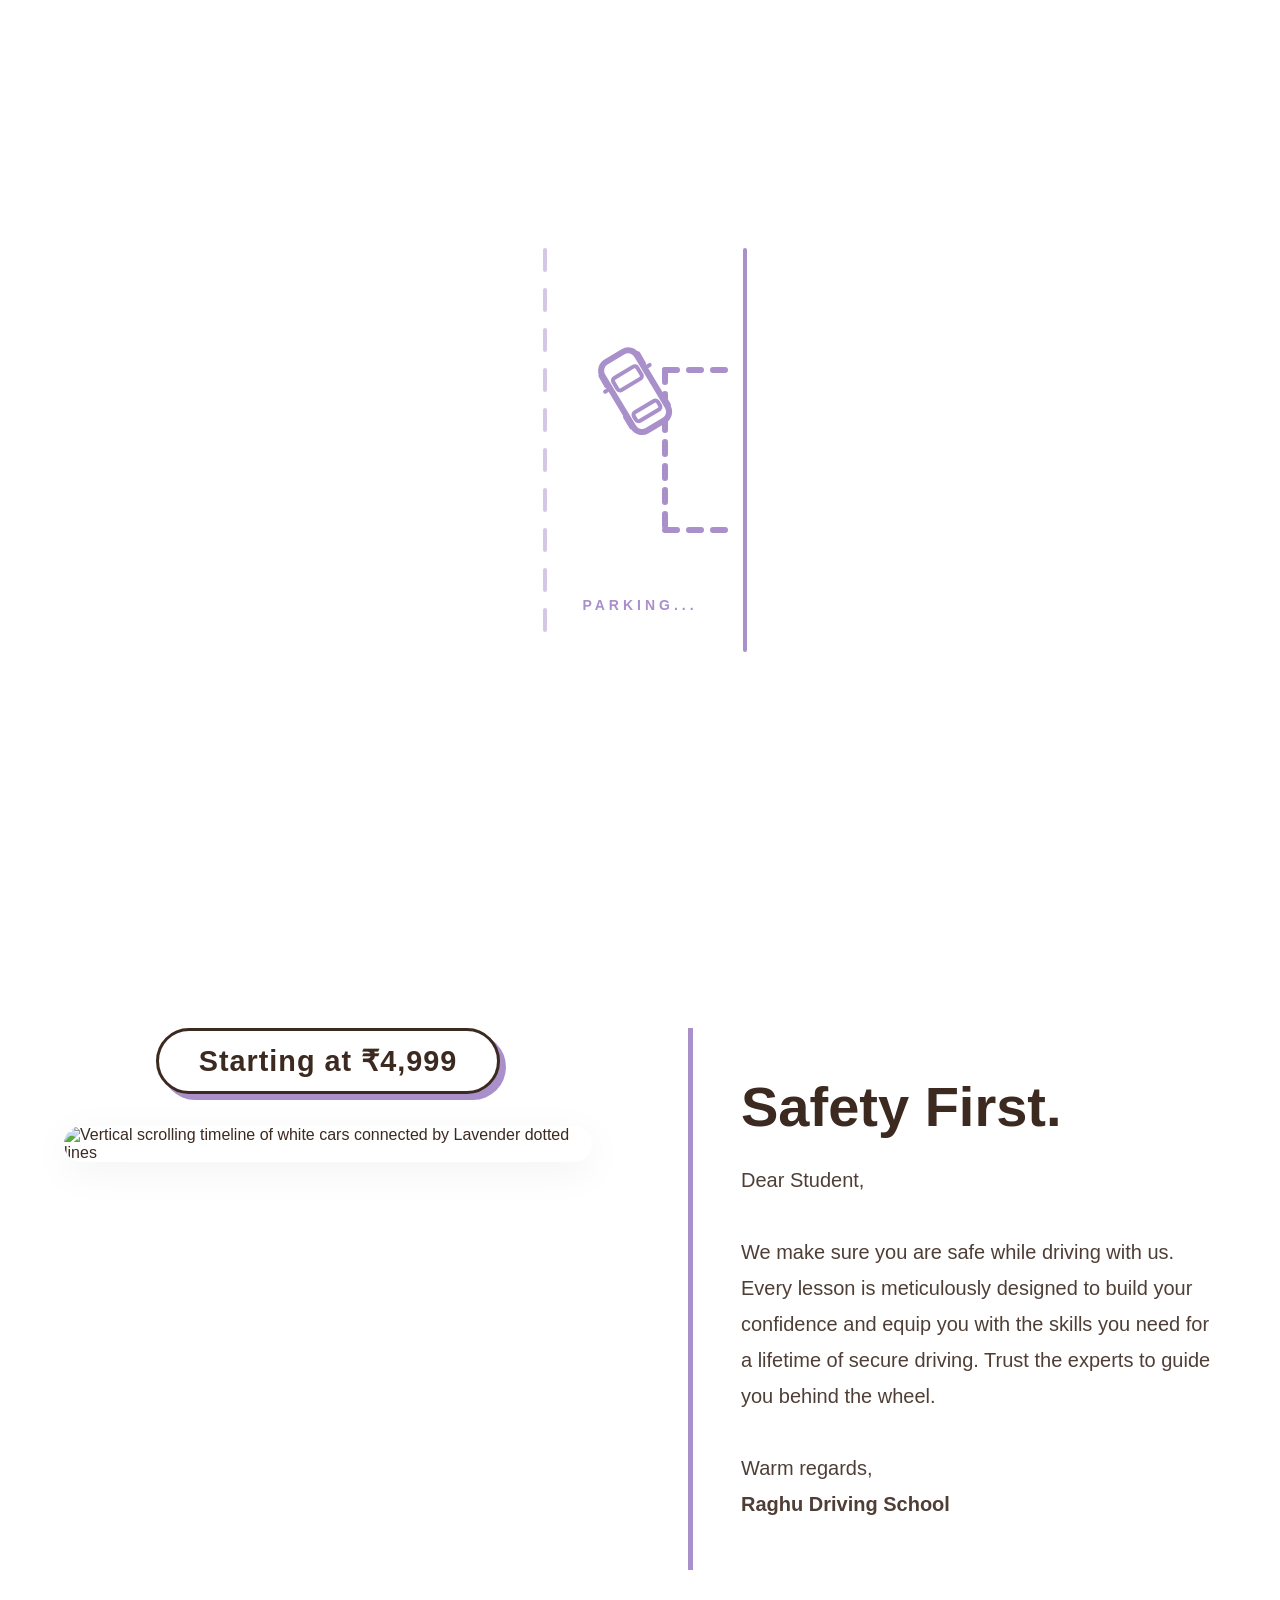
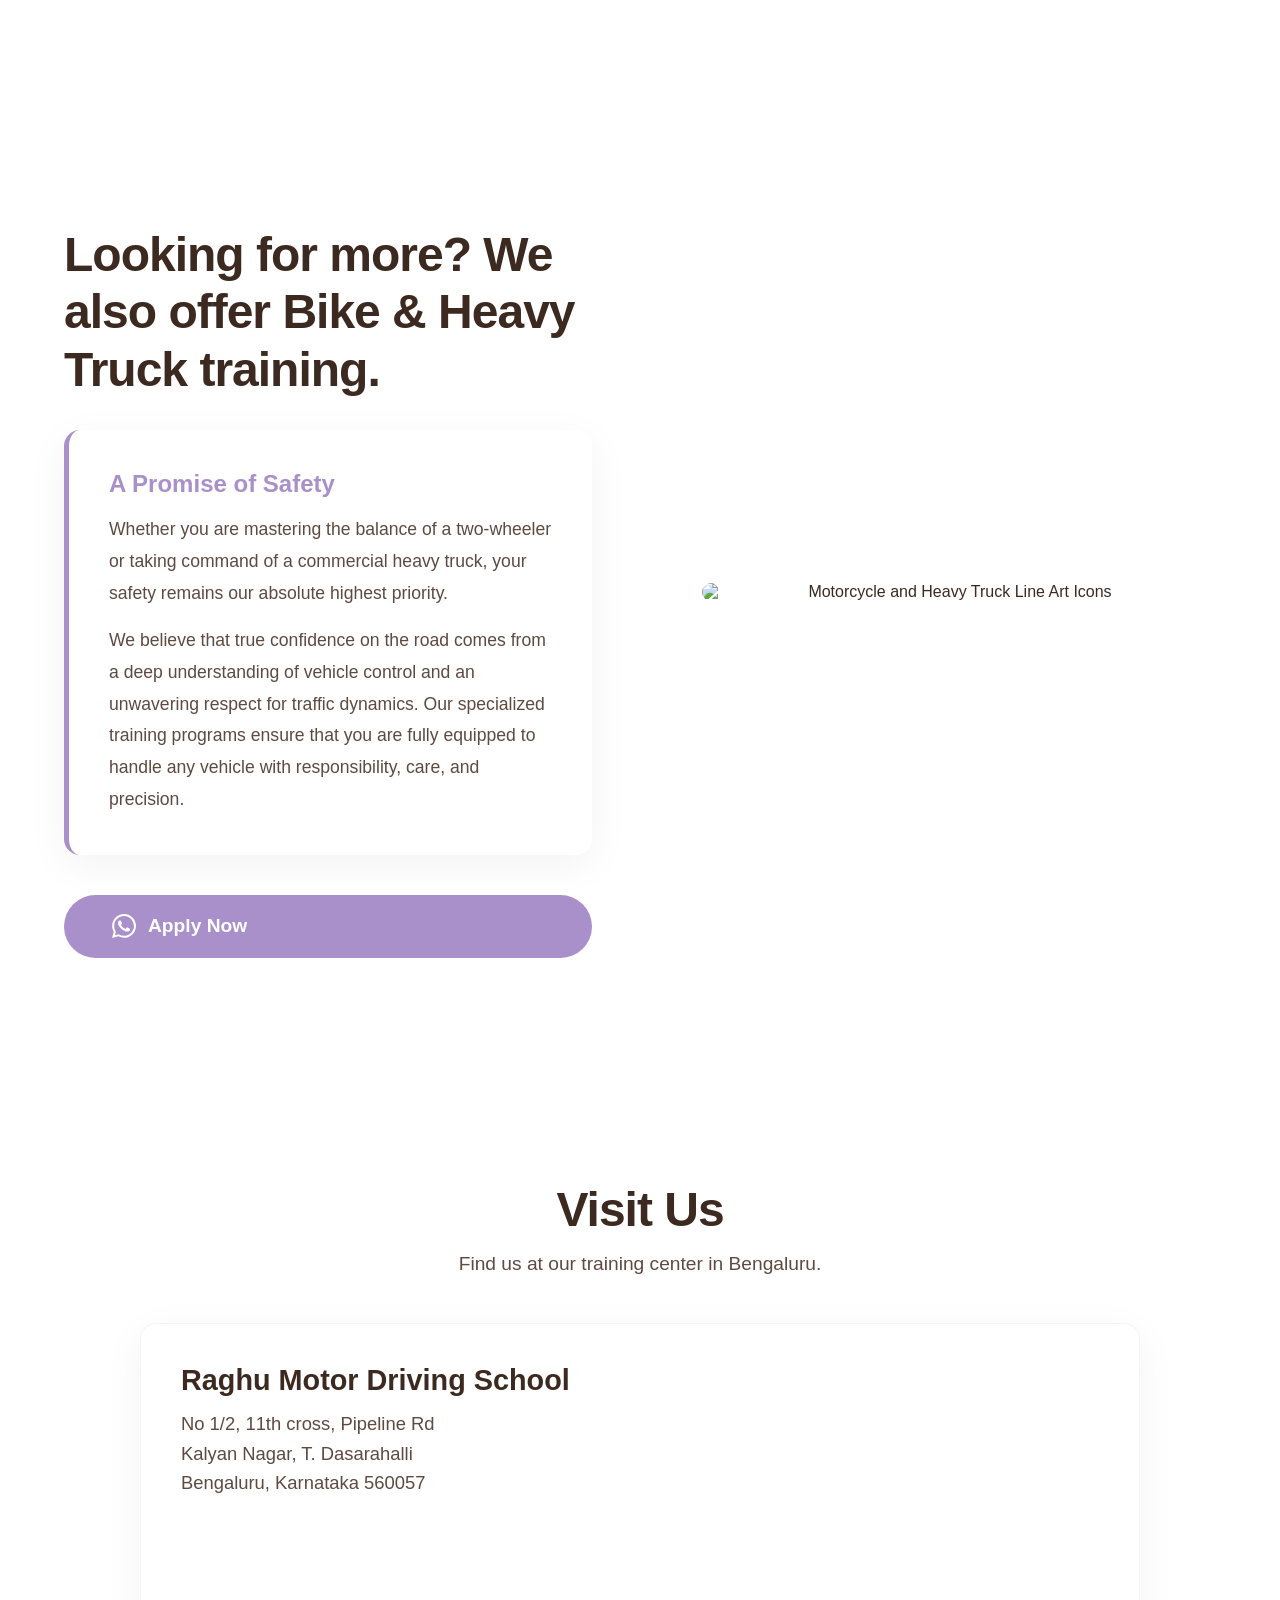
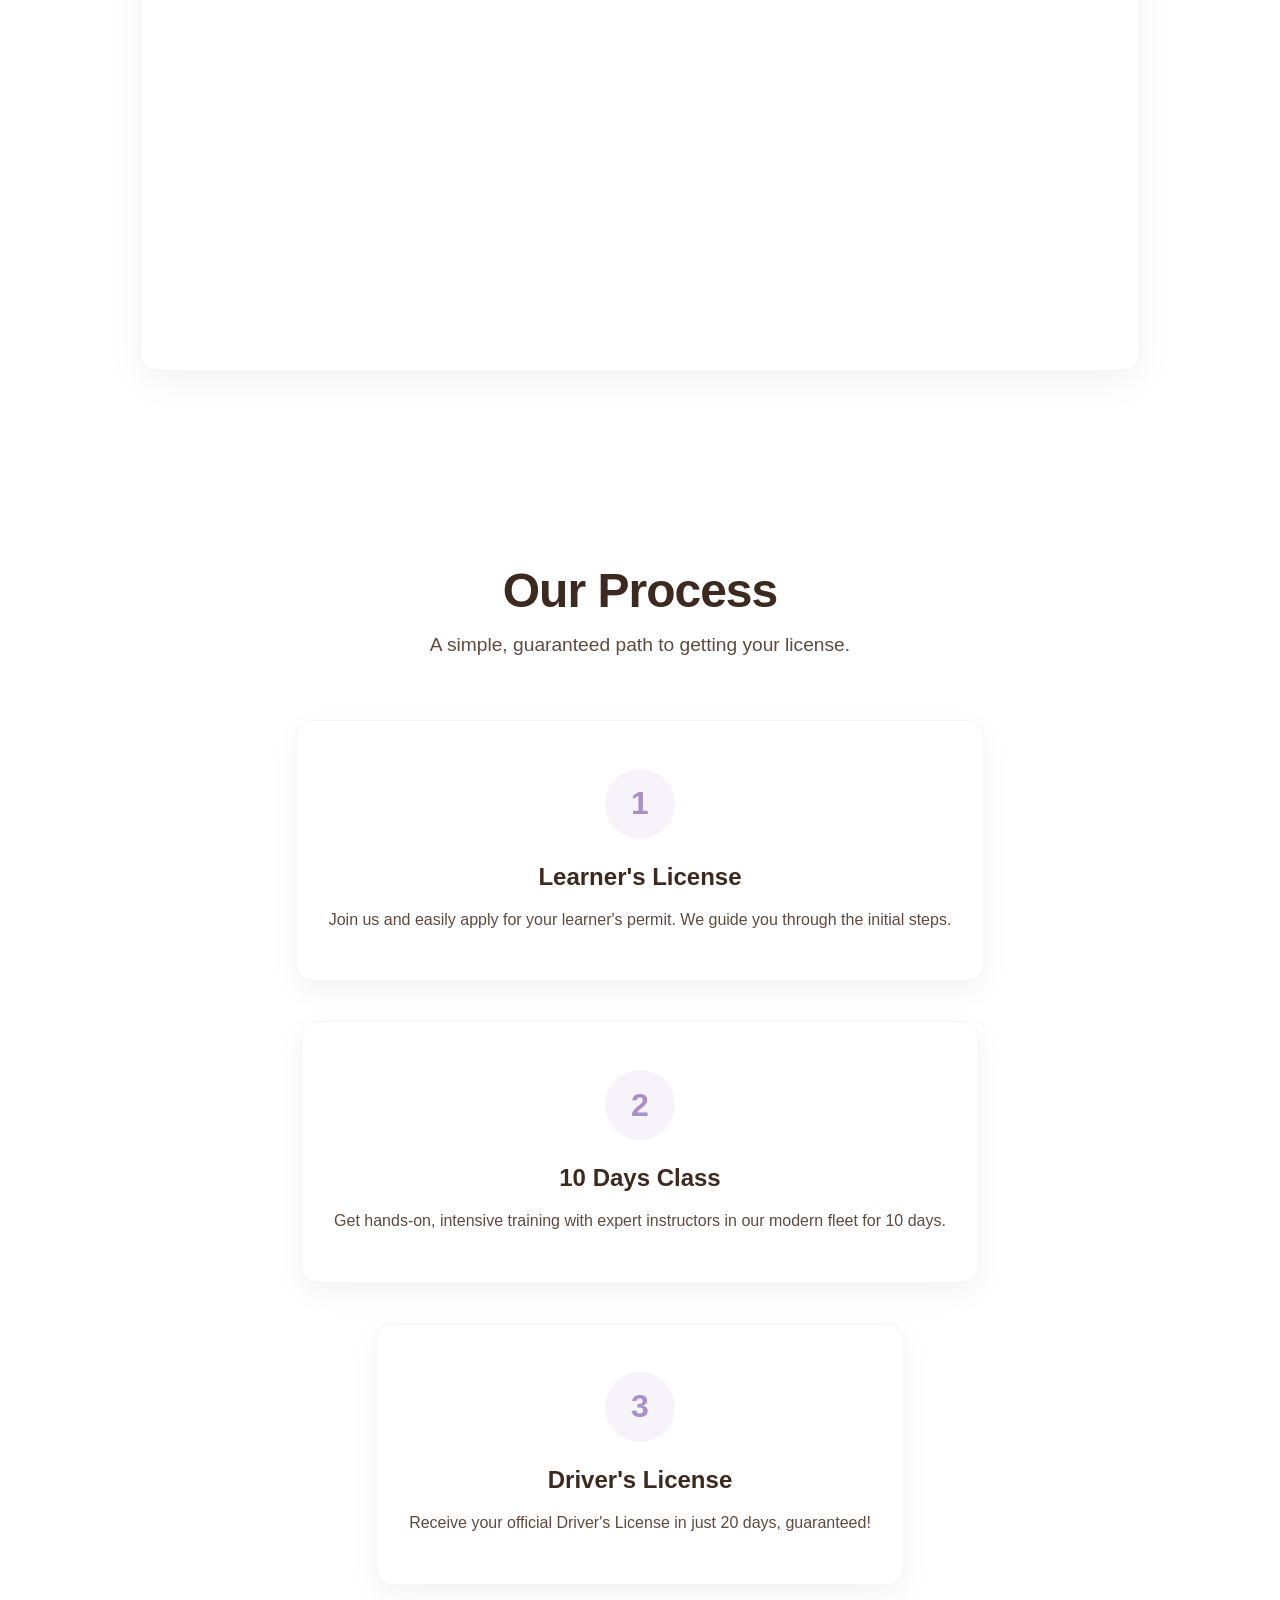
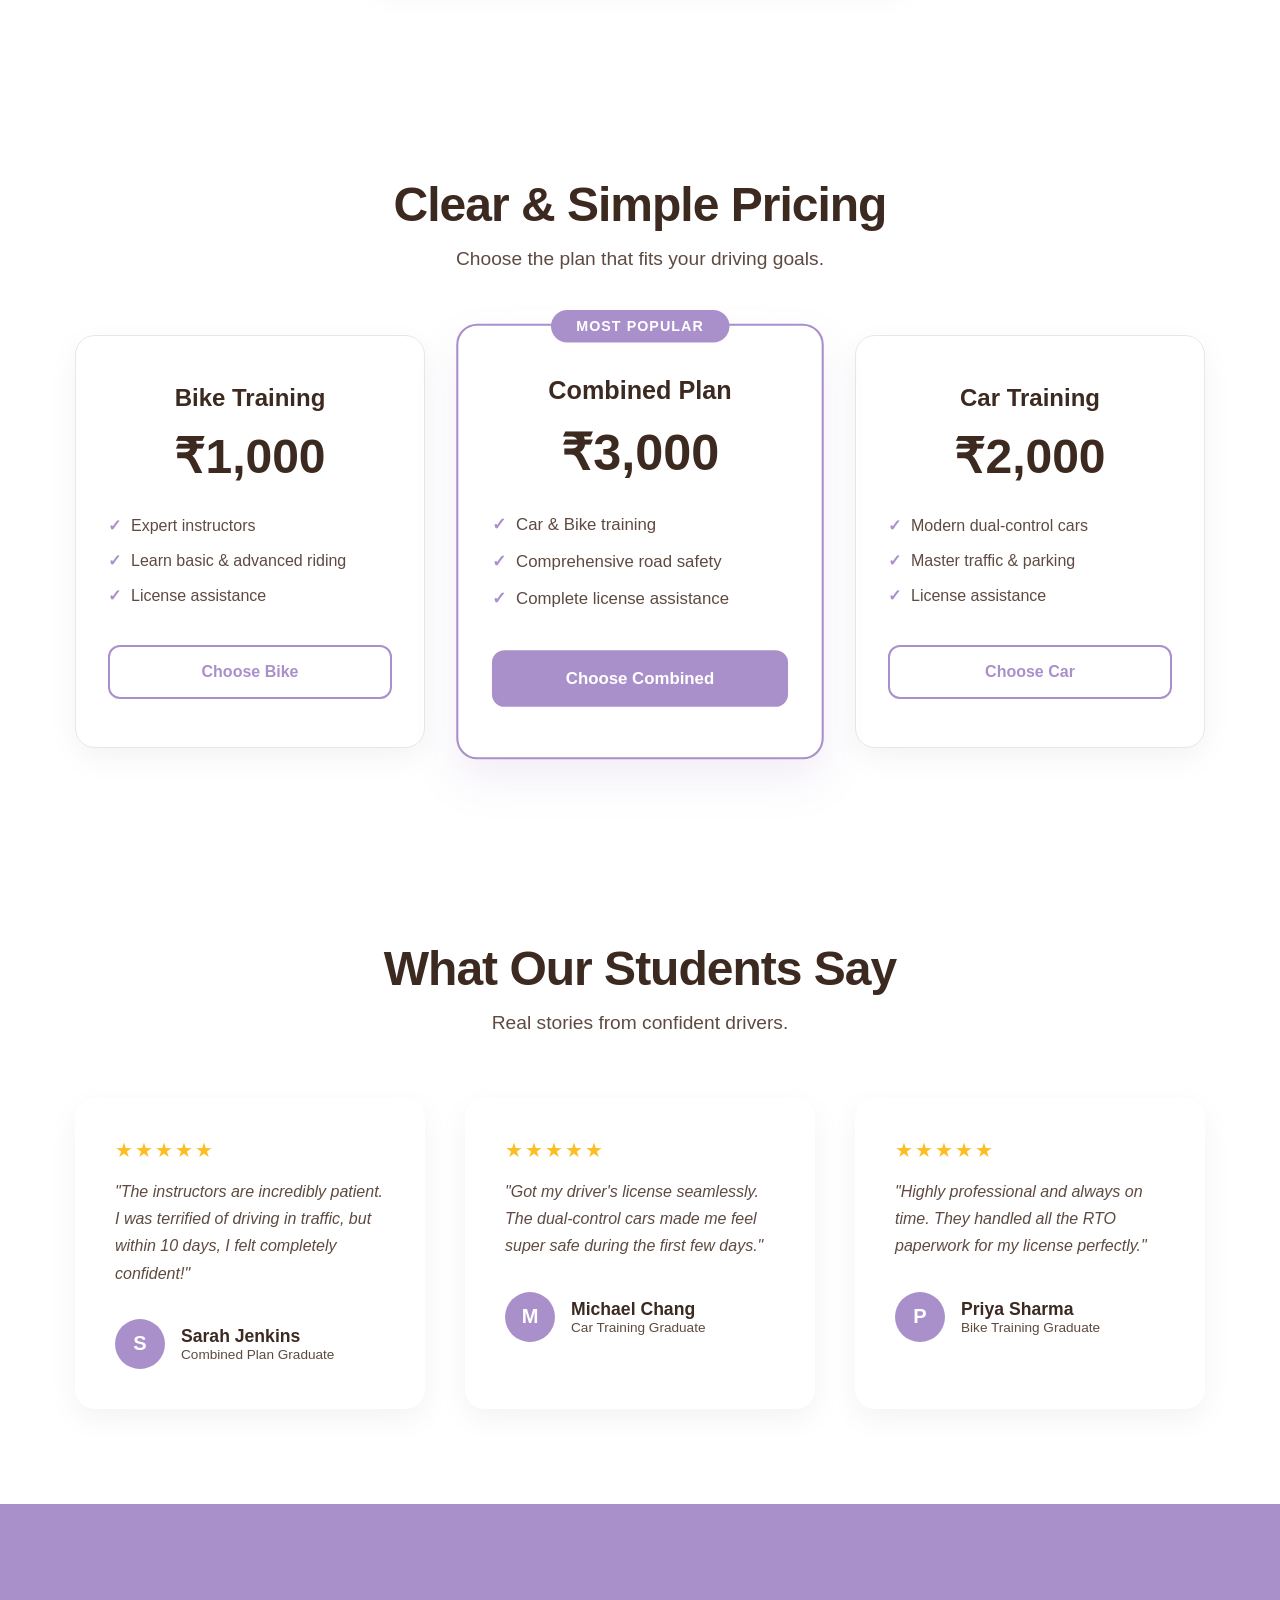
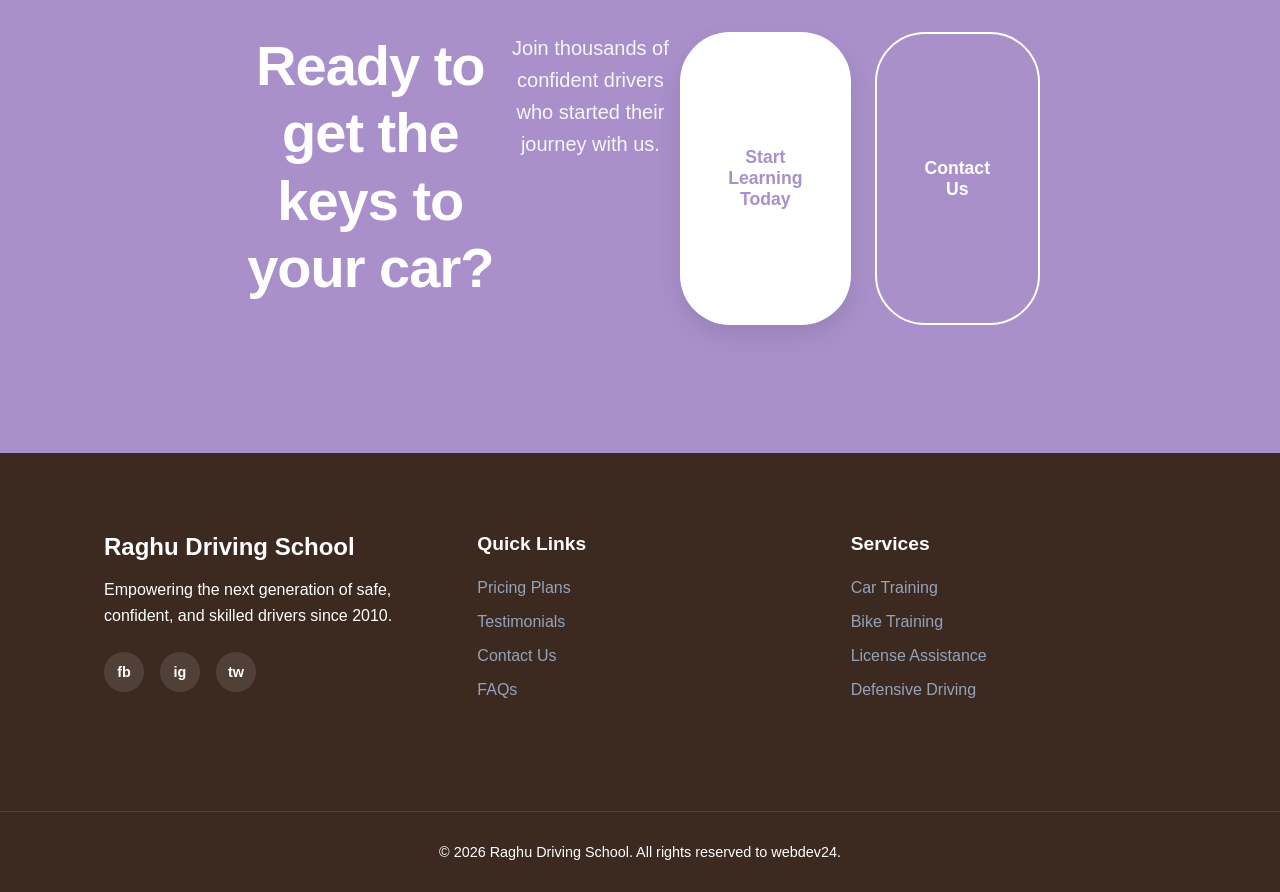
==== index.html @ 1250acf1 "Add files via upload" ====
<!DOCTYPE html>
<html lang="en">
<head>
    <meta charset="UTF-8">
    <meta name="viewport" content="width=device-width, initial-scale=1.0">
    <title>Raghu Driving School</title>
    <!-- SEO and Meta tags -->
    <meta name="description" content="Join Raghu Driving School. Learn with the best instructors in town and master the road safely.">
    <!-- Security Meta Tags -->
    <meta http-equiv="Content-Security-Policy" content="default-src 'self'; script-src 'self' 'unsafe-inline' https://cdnjs.cloudflare.com; style-src 'self' 'unsafe-inline' https://fonts.googleapis.com; font-src 'self' https://fonts.gstatic.com; img-src 'self' data: https:; frame-src 'self' https://maps.google.com; connect-src 'self'; base-uri 'self'; form-action 'self';">
    <meta name="referrer" content="strict-origin-when-cross-origin">
    <!-- Google Fonts -->
    <link rel="preconnect" href="https://fonts.googleapis.com">
    <link rel="preconnect" href="https://fonts.gstatic.com" crossorigin>
    <link href="https://fonts.googleapis.com/css2?family=Outfit:wght@300;400;600;800&display=swap" rel="stylesheet">
    <!-- Main CSS -->
    <link rel="stylesheet" href="style.css">
</head>
<body>
    <!-- Preloader -->
    <div id="preloader">
        <svg class="preloader-svg" viewBox="0 0 400 400">
            <!-- Road Elements -->
            <g stroke="#A990CB" stroke-width="4" stroke-linecap="round" fill="none">
                <!-- Center dashed line -->
                <line x1="105" y1="0" x2="105" y2="400" stroke-dasharray="20,20" opacity="0.5"/>
                <!-- Curb solid line -->
                <line x1="305" y1="0" x2="305" y2="400" />
            </g>

            <!-- Parking spot (Right side) -->
            <g stroke="#A990CB" stroke-width="6" stroke-dasharray="12,12" fill="none" stroke-linecap="round">
                <line x1="225" y1="120" x2="295" y2="120" /> <!-- Front line -->
                <line x1="225" y1="280" x2="295" y2="280" /> <!-- Back line -->
                <line x1="225" y1="120" x2="225" y2="280" /> <!-- Left edge line -->
            </g>
            
            <!-- Animated Car Group -->
            <g id="svg-car">
                <!-- Tires -->
                <g id="tire-fl" transform="translate(0, 15)"><rect x="-4" y="-8" width="8" height="16" rx="2" fill="#A990CB" /></g>
                <g id="tire-fr" transform="translate(40, 15)"><rect x="-4" y="-8" width="8" height="16" rx="2" fill="#A990CB" /></g>
                <rect x="-4" y="55" width="8" height="16" rx="2" fill="#A990CB" /> <!-- Rear Left -->
                <rect x="36" y="55" width="8" height="16" rx="2" fill="#A990CB" /> <!-- Rear Right -->
                
                <!-- Car Body -->
                <rect x="0" y="0" width="40" height="80" rx="10" stroke="#A990CB" stroke-width="6" fill="#FFFFFF" />
                <!-- Front Windshield -->
                <rect x="6" y="18" width="28" height="14" rx="3" stroke="#A990CB" stroke-width="4" fill="#FFFFFF" />
                <!-- Rear Window -->
                <rect x="6" y="58" width="28" height="10" rx="3" stroke="#A990CB" stroke-width="4" fill="#FFFFFF" />
                <!-- Side Mirrors -->
                <line x1="-6" y1="25" x2="0" y2="25" stroke="#A990CB" stroke-width="4" stroke-linecap="round" />
                <line x1="40" y1="25" x2="46" y2="25" stroke="#A990CB" stroke-width="4" stroke-linecap="round" />
            </g>
            
            <!-- Loading Text -->
            <text x="200" y="360" font-family="'Outfit', sans-serif" font-size="14" font-weight="600" fill="#A990CB" letter-spacing="4" text-anchor="middle" id="loading-text">PARKING...</text>
        </svg>
    </div>

    <header class="header">
        <div class="logo-container">
            <h1 class="logo-text">Raghu Driving School</h1>
        </div>
    </header>

    <main>
        <section class="hero">
            <div class="hero-content">
                <h2 class="hero-title">Master the Road</h2>
                <p class="hero-subtitle">Get behind the wheel with confidence. The best instructors and modern vehicles await.</p>
                <button class="hero-btn">Start Learning Today</button>
            </div>
            <div class="hero-image-container">
                <img src="assets/hero_lesson_detailed.png" alt="Driving instructor pointing at a tablet explaining traffic signals to a female student in a right-hand drive car in Bengaluru" class="hero-image">
            </div>
        </section>

        <!-- Car Training Section -->
        <section class="training-section">
            <div class="training-container">
                <!-- Left Side: Price and Cars -->
                <div class="training-left">
                    <div class="price-tag-wrapper">
                        <span class="price-tag-text">Starting at ₹4,999</span>
                    </div>
                    <img src="assets/cars_timeline.png" alt="Vertical scrolling timeline of white cars connected by Lavender dotted lines" class="training-cars-img">
                </div>
                
                <!-- Right Side: Personalized Letter -->
                <div class="training-right">
                    <div class="letter-content">
                        <h3 class="letter-heading">Safety First.</h3>
                        <p class="letter-body">
                            Dear Student, <br><br>
                            We make sure you are safe while driving with us. Every lesson is meticulously designed to build your confidence and equip you with the skills you need for a lifetime of secure driving. Trust the experts to guide you behind the wheel.<br><br>
                            Warm regards,<br>
                            <strong>Raghu Driving School</strong>
                        </p>
                    </div>
                </div>
            </div>
        </section>

        <!-- Footer Transition Section -->
        <section class="footer-transition">
            <div class="transition-container">
                <div class="transition-left">
                    <h2 class="transition-title">Looking for more? We also offer Bike & Heavy Truck training.</h2>
                    
                    <div class="safety-letter-box">
                        <h3 class="letter-subtitle">A Promise of Safety</h3>
                        <p>Whether you are mastering the balance of a two-wheeler or taking command of a commercial heavy truck, your safety remains our absolute highest priority.</p>
                        <p>We believe that true confidence on the road comes from a deep understanding of vehicle control and an unwavering respect for traffic dynamics. Our specialized training programs ensure that you are fully equipped to handle any vehicle with responsibility, care, and precision.</p>
                    </div>

                    <a href="#" id="apply-now-btn-transition" class="btn-whatsapp">
                        <svg class="whatsapp-icon" viewBox="0 0 24 24" fill="currentColor">
                            <path d="M17.472 14.382c-.297-.149-1.758-.867-2.03-.967-.273-.099-.471-.148-.67.15-.197.297-.767.966-.94 1.164-.173.199-.347.223-.644.075-.297-.15-1.255-.463-2.39-1.475-.888-.788-1.487-1.761-1.663-2.059-.173-.297-.018-.458.13-.606.134-.133.298-.347.446-.52.149-.174.198-.298.298-.497.099-.198.05-.371-.025-.52-.075-.149-.669-1.612-.916-2.207-.242-.579-.487-.5-.669-.51a12.8 12.8 0 0 0-.57-.01c-.198 0-.52.074-.792.372-.272.297-1.04 1.016-1.04 2.479 0 1.462 1.065 2.875 1.213 3.074.149.198 2.096 3.2 5.077 4.487.709.306 1.262.489 1.694.625.712.227 1.36.195 1.871.118.571-.085 1.758-.719 2.006-1.413.248-.694.248-1.289.173-1.413-.074-.124-.272-.198-.57-.347m-5.421 7.403h-.004a9.87 9.87 0 0 1-5.031-1.378l-.361-.214-3.741.982.998-3.648-.235-.374a9.86 9.86 0 0 1-1.51-5.26c.001-5.45 4.436-9.884 9.888-9.884 2.64 0 5.122 1.03 6.988 2.898a9.825 9.825 0 0 1 2.893 6.994c-.003 5.45-4.437 9.884-9.885 9.884m8.413-18.297A11.815 11.815 0 0 0 12.05 0C5.495 0 .16 5.335.157 11.892c0 2.096.547 4.142 1.588 5.945L.057 24l6.305-1.654a11.882 11.882 0 0 0 5.683 1.448h.005c6.554 0 11.89-5.335 11.893-11.893a11.821 11.821 0 0 0-3.48-8.413Z"/>
                        </svg>
                        Apply Now
                    </a>
                </div>
                <div class="transition-right">
                    <img src="assets/vehicle_icons.png" alt="Motorcycle and Heavy Truck Line Art Icons" class="vehicle-icons-img">
                </div>
            </div>
        </section>

        <!-- Location Section -->
        <section class="location-section">
            <div class="location-header">
                <h2 class="section-title">Visit Us</h2>
                <p class="section-subtitle">Find us at our training center in Bengaluru.</p>
            </div>
            <div class="location-container">
                <div class="location-info">
                    <h3>Raghu Motor Driving School</h3>
                    <p>No 1/2, 11th cross, Pipeline Rd<br>Kalyan Nagar, T. Dasarahalli<br>Bengaluru, Karnataka 560057</p>
                </div>
                <div class="location-map">
                    <iframe 
                        src="https://maps.google.com/maps?q=Raghu+motor+driving+school,+No+1/2,11th+cross,+Pipeline+Rd,+Kalyan+Nagar,+T.+Dasarahalli,+Bengaluru,+Karnataka+560057&t=&z=15&ie=UTF8&iwloc=&output=embed" 
                        width="100%" 
                        height="400" 
                        style="border:0;" 
                        allowfullscreen="" 
                        loading="lazy" 
                        referrerpolicy="no-referrer-when-downgrade">
                    </iframe>
                </div>
            </div>
        </section>

        <section class="process-section">
            <div class="process-header">
                <h2 class="section-title">Our Process</h2>
                <p class="section-subtitle">A simple, guaranteed path to getting your license.</p>
            </div>
            <div class="process-steps">
                <div class="step-card">
                    <div class="step-icon">1</div>
                    <h3 class="step-title">Learner's License</h3>
                    <p class="step-desc">Join us and easily apply for your learner's permit. We guide you through the initial steps.</p>
                </div>
                <div class="step-card">
                    <div class="step-icon">2</div>
                    <h3 class="step-title">10 Days Class</h3>
                    <p class="step-desc">Get hands-on, intensive training with expert instructors in our modern fleet for 10 days.</p>
                </div>
                <div class="step-card">
                    <div class="step-icon">3</div>
                    <h3 class="step-title">Driver's License</h3>
                    <p class="step-desc">Receive your official Driver's License in just 20 days, guaranteed!</p>
                </div>
            </div>
        </section>

        <section class="pricing-section" id="pricing">
            <div class="pricing-header">
                <h2 class="section-title">Clear & Simple Pricing</h2>
                <p class="section-subtitle">Choose the plan that fits your driving goals.</p>
            </div>
            <div class="pricing-cards">
                <!-- Bike Plan -->
                <div class="pricing-card">
                    <h3 class="plan-name">Bike Training</h3>
                    <div class="plan-price">₹1,000</div>
                    <ul class="plan-features">
                        <li>Expert instructors</li>
                        <li>Learn basic & advanced riding</li>
                        <li>License assistance</li>
                    </ul>
                    <button class="plan-btn">Choose Bike</button>
                </div>
                
                <!-- Combined Plan (Featured) -->
                <div class="pricing-card featured">
                    <div class="featured-badge">Most Popular</div>
                    <h3 class="plan-name">Combined Plan</h3>
                    <div class="plan-price">₹3,000</div>
                    <ul class="plan-features">
                        <li>Car & Bike training</li>
                        <li>Comprehensive road safety</li>
                        <li>Complete license assistance</li>
                    </ul>
                    <button class="plan-btn featured-btn">Choose Combined</button>
                </div>

                <!-- Car Plan -->
                <div class="pricing-card">
                    <h3 class="plan-name">Car Training</h3>
                    <div class="plan-price">₹2,000</div>
                    <ul class="plan-features">
                        <li>Modern dual-control cars</li>
                        <li>Master traffic & parking</li>
                        <li>License assistance</li>
                    </ul>
                    <button class="plan-btn">Choose Car</button>
                </div>
            </div>
        </section>

        <section class="reviews-section" id="reviews">
            <div class="reviews-header">
                <h2 class="section-title">What Our Students Say</h2>
                <p class="section-subtitle">Real stories from confident drivers.</p>
            </div>
            <div class="reviews-container">
                <!-- Review 1 -->
                <div class="review-card">
                    <div class="review-stars">★★★★★</div>
                    <p class="review-text">"The instructors are incredibly patient. I was terrified of driving in traffic, but within 10 days, I felt completely confident!"</p>
                    <div class="reviewer-info">
                        <div class="reviewer-avatar">S</div>
                        <div>
                            <h4 class="reviewer-name">Sarah Jenkins</h4>
                            <p class="reviewer-course">Combined Plan Graduate</p>
                        </div>
                    </div>
                </div>
                <!-- Review 2 -->
                <div class="review-card">
                    <div class="review-stars">★★★★★</div>
                    <p class="review-text">"Got my driver's license seamlessly. The dual-control cars made me feel super safe during the first few days."</p>
                    <div class="reviewer-info">
                        <div class="reviewer-avatar">M</div>
                        <div>
                            <h4 class="reviewer-name">Michael Chang</h4>
                            <p class="reviewer-course">Car Training Graduate</p>
                        </div>
                    </div>
                </div>
                <!-- Review 3 -->
                <div class="review-card">
                    <div class="review-stars">★★★★★</div>
                    <p class="review-text">"Highly professional and always on time. They handled all the RTO paperwork for my license perfectly."</p>
                    <div class="reviewer-info">
                        <div class="reviewer-avatar">P</div>
                        <div>
                            <h4 class="reviewer-name">Priya Sharma</h4>
                            <p class="reviewer-course">Bike Training Graduate</p>
                        </div>
                    </div>
                </div>
            </div>
        </section>

        <section class="cta-section" id="cta">
            <div class="cta-container">
                <h2 class="cta-title">Ready to get the keys to your car?</h2>
                <p class="cta-subtitle">Join thousands of confident drivers who started their journey with us.</p>
                <div class="cta-buttons">
                    <button class="cta-primary-btn">Start Learning Today</button>
                    <button class="cta-secondary-btn">Contact Us</button>
                </div>
            </div>
        </section>
    </main>

    <footer class="footer">
        <div class="footer-container">
            <div class="footer-brand">
                <h2 class="footer-logo">Raghu Driving School</h2>
                <p class="footer-desc">Empowering the next generation of safe, confident, and skilled drivers since 2010.</p>
                <div class="social-links">
                    <a href="#" class="social-icon">fb</a>
                    <a href="#" class="social-icon">ig</a>
                    <a href="#" class="social-icon">tw</a>
                </div>
            </div>
            <div class="footer-links-group">
                <h3 class="footer-heading">Quick Links</h3>
                <ul class="footer-links">
                    <li><a href="#pricing">Pricing Plans</a></li>
                    <li><a href="#reviews">Testimonials</a></li>
                    <li><a href="#cta">Contact Us</a></li>
                    <li><a href="#">FAQs</a></li>
                </ul>
            </div>
            <div class="footer-links-group">
                <h3 class="footer-heading">Services</h3>
                <ul class="footer-links">
                    <li><a href="#">Car Training</a></li>
                    <li><a href="#">Bike Training</a></li>
                    <li><a href="#">License Assistance</a></li>
                    <li><a href="#">Defensive Driving</a></li>
                </ul>
            </div>
        </div>
        <div class="footer-bottom" style="text-align: center; padding: 2rem; border-top: 1px solid rgba(250, 243, 224, 0.1); margin-top: 2rem;">
            <p style="color: var(--bg-secondary); font-size: 0.9rem;">&copy; 2026 Raghu Driving School. All rights reserved to webdev24.</p>
        </div>
    </footer>

    <!-- Scripts -->
    <script src="https://cdnjs.cloudflare.com/ajax/libs/gsap/3.12.2/gsap.min.js"></script>
    <script src="https://cdnjs.cloudflare.com/ajax/libs/gsap/3.12.2/ScrollTrigger.min.js"></script>
    <!-- Custom Script -->
    <!-- Lead Capture Modal -->
    <div class="modal-overlay" id="leadModal">
        <div class="modal-content">
            <button class="modal-close" id="closeModal">&times;</button>
            <h2 class="modal-title">Apply Now</h2>
            <p class="modal-subtitle">Fill out the details below to register.</p>
            
            <form id="leadForm" class="lead-form">
                <div class="form-group">
                    <label for="fullName">Full Name</label>
                    <input type="text" id="fullName" required placeholder="John Doe">
                </div>
                <div class="form-group">
                    <label for="phoneNumber">Registering Phone Number</label>
                    <input type="tel" id="phoneNumber" required placeholder="+91 9876543210" value="+91 " minlength="14" maxlength="14" pattern="^\+91 [0-9]{10}$" title="Must be +91 followed by exactly 10 digits">
                </div>
                
                <div class="form-row">
                    <div class="form-group">
                        <label for="gender">Gender</label>
                        <select id="gender" required>
                            <option value="">Select Gender</option>
                            <option value="Male">Male</option>
                            <option value="Female">Female</option>
                            <option value="Other">Other</option>
                        </select>
                    </div>
                    <div class="form-group">
                        <label for="trainingPlan">Training Plan</label>
                        <select id="trainingPlan" required>
                            <option value="">Select Plan</option>
                            <option value="Car Training">Car Training</option>
                            <option value="Bike Training">Bike Training</option>
                            <option value="Heavy Licence">Heavy Licence</option>
                            <option value="Combined Plan">Combined Plan</option>
                        </select>
                    </div>
                </div>

                <div class="form-row">
                    <div class="form-group">
                        <label for="preferredCar">Preferred Car</label>
                        <select id="preferredCar" required>
                            <option value="">Select Car</option>
                            <option value="Maruti Brezza">Maruti Brezza</option>
                            <option value="Maruti Ertiga">Maruti Ertiga</option>
                            <option value="Maruti Alto">Maruti Alto</option>
                            <option value="Maruti Swift">Maruti Swift</option>
                            <option value="No Preference">No Preference</option>
                        </select>
                    </div>
                    <div class="form-group">
                        <label for="preferredTime">Preferred Time</label>
                        <select id="preferredTime" required>
                            <option value="">Select Time</option>
                            <option value="Morning">Morning</option>
                            <option value="Afternoon">Afternoon</option>
                            <option value="Evening">Evening</option>
                        </select>
                    </div>
                </div>

                <button type="submit" class="submit-btn">Send via WhatsApp</button>
            </form>
        </div>
    </div>

    <script src="main.js"></script>
</body>
</html>
---- style.css ----
:root {
    --bg-color: #FFFFFF; /* Pure White */
    --bg-secondary: #FFFFFF; /* Pure White */
    --bg-primary: #FFFFFF; /* White for cards */
    --text-primary: #3C2A21; /* Coffee Bean */
    --text-secondary: #5E4A40; /* Lighter Coffee */
    --accent-color: #A990CB; /* Lavender */
    --accent-hover: #937DB2; /* Darker Lavender */
    --font-main: 'Outfit', sans-serif;
    --border-radius: 16px;
}

* {
    margin: 0;
    padding: 0;
    box-sizing: border-box;
}

body {
    background-color: var(--bg-color);
    color: var(--text-primary);
    font-family: var(--font-main);
    overflow-x: hidden;
}

/* Preloader */
#preloader {
    position: fixed;
    top: 0;
    left: 0;
    width: 100vw;
    height: 100vh;
    background-color: var(--bg-primary); /* White background */
    display: flex;
    justify-content: center;
    align-items: center;
    z-index: 9999;
}

.preloader-svg {
    width: 100%;
    max-width: 400px;
    height: 100%;
    max-height: 80vh;
}

#svg-car {
    transform-origin: center;
    transform-box: fill-box;
}

/* Header Styles */
.header {
    display: flex;
    justify-content: space-between;
    align-items: center;
    padding: 1.5rem 4rem;
    height: 120px;
    border-bottom: none;
    background: rgba(255, 255, 255, 0.95);
    backdrop-filter: blur(12px);
    position: relative;
    z-index: 100;
}

.logo-container {
    flex: 1;
}

.logo-text {
    font-size: 1.8rem;
    font-weight: 600;
    letter-spacing: -0.5px;
    white-space: nowrap;
}

.cars-container {
    flex: 1;
    display: flex;
    justify-content: center;
}

.car-img {
    height: 120px;
    width: auto;
    object-fit: contain;
    will-change: transform;
}

/* Prototype Tag */
.prototype-container {
    flex: 1;
    display: flex;
    align-items: center;
    justify-content: flex-end;
    gap: 0.75rem;
}

.sad-bear {
    width: 55px; /* Slightly wider for full body */
    height: 55px;
    mix-blend-mode: multiply;
    animation: sadSigh 4s ease-in-out infinite;
    transform-origin: bottom center; /* Sigh from the ground */
}

.prototype-text {
    font-family: 'Courier New', Courier, monospace;
    font-size: 0.85rem;
    color: var(--text-secondary);
    font-weight: 800;
    text-transform: uppercase;
    letter-spacing: 1px;
    background: #f1f5f9;
    padding: 0.3rem 0.6rem;
    border-radius: 6px;
    border: 1px dashed #cbd5e1;
}

@keyframes sadSigh {
    0%, 100% { transform: scaleY(1); }
    50% { transform: scaleY(0.92); } /* Slump down slightly */
}

.cta-container {
    flex: 1;
    display: flex;
    justify-content: flex-end;
}

.join-btn {
    background-color: var(--accent-color);
    color: white;
    border: none;
    padding: 0.9rem 2.2rem;
    font-size: 1rem;
    font-weight: 600;
    font-family: var(--font-main);
    border-radius: 50px;
    cursor: pointer;
    box-shadow: 0 4px 14px rgba(169, 144, 203, 0.3);
    transition: all 0.3s cubic-bezier(0.4, 0, 0.2, 1);
}

.join-btn:hover {
    background-color: var(--accent-hover);
    transform: translateY(-3px);
    box-shadow: 0 8px 25px rgba(169, 144, 203, 0.5);
}

/* Hero Section */
.hero {
    min-height: calc(100vh - 120px);
    display: grid;
    grid-template-columns: 1fr 1fr;
    align-items: center;
    padding: 2rem 6rem;
    gap: 4rem;
    position: relative;
}

.hero-content {
    max-width: 600px;
}

.hero-title {
    font-size: 4.5rem;
    font-weight: 800;
    margin-bottom: 1.5rem;
    color: var(--text-primary);
    letter-spacing: -1px;
    line-height: 1.1;
}

.hero-subtitle {
    font-size: 1.4rem;
    color: var(--text-secondary);
    max-width: 500px;
    line-height: 1.6;
    margin-bottom: 2.5rem;
}

.hero-btn {
    background-color: transparent;
    color: var(--accent-color);
    border: 2px solid var(--accent-color);
    padding: 1rem 2.5rem;
    font-size: 1.1rem;
    font-weight: 600;
    font-family: var(--font-main);
    border-radius: 50px;
    cursor: pointer;
    transition: all 0.3s cubic-bezier(0.4, 0, 0.2, 1);
}

.hero-btn:hover {
    background-color: var(--accent-color);
    color: white;
    transform: translateY(-3px);
    box-shadow: 0 8px 25px rgba(169, 144, 203, 0.4);
}

.hero-image-container {
    flex: 1;
    display: flex;
    justify-content: center;
    align-items: center;
    position: relative;
}

.hero-image {
    max-width: 100%;
    height: auto;
    border-radius: 20px;
    box-shadow: 0 25px 50px -12px rgba(0, 0, 0, 0.15);
    will-change: transform, opacity;
}

/* Car Training Section */
.training-section {
    padding: 8rem 4rem;
    background-color: var(--bg-primary); /* White */
    color: var(--text-primary); /* Coffee Bean */
    border-bottom: none;
}

.training-container {
    max-width: 1200px;
    margin: 0 auto;
    display: flex;
    align-items: flex-start; /* Allows right column to be sticky */
    gap: 6rem;
}

.training-left {
    flex: 1;
    position: relative;
    display: flex;
    flex-direction: column;
    align-items: center;
}

.price-tag-wrapper {
    background-color: var(--bg-primary);
    border: 3px solid var(--text-primary);
    border-radius: 50px;
    padding: 0.8rem 2.5rem;
    margin-bottom: 2rem;
    box-shadow: 6px 6px 0 var(--accent-color);
}

.price-tag-text {
    font-size: 1.8rem;
    font-weight: 800;
    color: var(--text-primary);
    letter-spacing: 1px;
}

.training-cars-img {
    width: 100%;
    max-width: 550px;
    border-radius: 20px;
    box-shadow: 0 10px 40px rgba(0,0,0,0.05);
}

.training-right {
    flex: 1;
    display: flex;
    justify-content: center;
    position: sticky;
    top: 150px; /* Sticks slightly below the header while scrolling */
}

.letter-content {
    background-color: var(--bg-primary);
    padding: 3rem 0;
    border-left: 5px solid var(--accent-color);
    padding-left: 3rem;
    position: relative;
}

.letter-heading {
    font-size: 3.5rem;
    font-weight: 800;
    color: var(--text-primary);
    margin-bottom: 1.5rem;
    line-height: 1.1;
}

.letter-body {
    font-size: 1.25rem;
    line-height: 1.8;
    color: var(--text-primary);
    opacity: 0.9;
}

/* Location Section */
.location-section {
    padding: 6rem 4rem;
    background-color: var(--bg-primary); /* White */
    text-align: center;
}

.location-header {
    margin-bottom: 3rem;
}

.location-container {
    max-width: 1000px;
    margin: 0 auto;
    display: flex;
    flex-direction: column;
    gap: 2rem;
    background: white;
    border-radius: var(--border-radius);
    padding: 2.5rem;
    box-shadow: 0 10px 40px rgba(0,0,0,0.05);
    border: 1px solid rgba(169, 144, 203, 0.1);
}

.location-info {
    text-align: left;
}

.location-info h3 {
    font-size: 1.8rem;
    color: var(--text-primary);
    margin-bottom: 0.8rem;
    font-weight: 800;
}

.location-info p {
    color: var(--text-secondary);
    line-height: 1.6;
    font-size: 1.15rem;
}

.location-map {
    width: 100%;
}

.location-map iframe {
    border-radius: 12px;
    width: 100%;
    display: block;
}

/* Process Section */
.process-section {
    padding: 6rem 4rem;
    background-color: var(--bg-secondary);
    text-align: center;
}

.process-header {
    margin-bottom: 4rem;
}

.section-title {
    font-size: 3rem;
    font-weight: 800;
    color: var(--text-primary);
    margin-bottom: 1rem;
    letter-spacing: -1px;
}

.section-subtitle {
    font-size: 1.2rem;
    color: var(--text-secondary);
}

.process-steps {
    display: flex;
    justify-content: center;
    gap: 2.5rem;
    flex-wrap: wrap;
}

.step-card {
    background-color: white;
    border-radius: var(--border-radius);
    padding: 3rem 2rem;
    text-align: center;
    box-shadow: 0 10px 30px rgba(0, 0, 0, 0.05);
    transition: transform 0.3s ease, box-shadow 0.3s ease;
    border: 1px solid rgba(169, 144, 203, 0.1);
}

.step-icon {
    width: 70px;
    height: 70px;
    background-color: rgba(169, 144, 203, 0.1);
    color: var(--accent-color);
    font-size: 2rem;
    font-weight: 800;
    border-radius: 50%;
    display: flex;
    justify-content: center;
    align-items: center;
    margin: 0 auto 1.5rem auto;
}

.step-title {
    font-size: 1.5rem;
    font-weight: 600;
    color: var(--text-primary);
    margin-bottom: 1rem;
}

.step-desc {
    color: var(--text-secondary);
    line-height: 1.6;
}



/* Pricing Section */
.pricing-section {
    padding: 6rem 4rem;
    background-color: var(--bg-color);
    text-align: center;
}

.pricing-header {
    margin-bottom: 4rem;
}

.pricing-cards {
    display: flex;
    justify-content: center;
    align-items: center;
    gap: 2.5rem;
    flex-wrap: wrap;
    max-width: 1200px;
    margin: 0 auto;
}

.pricing-card {
    background: white;
    padding: 3rem 2rem;
    border-radius: 20px;
    box-shadow: 0 10px 30px rgba(0, 0, 0, 0.05);
    flex: 1;
    min-width: 300px;
    max-width: 350px;
    border: 1px solid #e2e8f0;
    transition: transform 0.3s cubic-bezier(0.4, 0, 0.2, 1), box-shadow 0.3s cubic-bezier(0.4, 0, 0.2, 1);
    position: relative;
    will-change: transform;
}

.pricing-card.featured {
    border: 2px solid var(--accent-color);
    box-shadow: 0 20px 40px rgba(169, 144, 203, 0.15);
    transform: scale(1.05);
    z-index: 10;
}

.pricing-card:hover {
    transform: translateY(-10px);
    box-shadow: 0 20px 40px rgba(0, 0, 0, 0.1);
}

.pricing-card.featured:hover {
    transform: scale(1.05) translateY(-10px);
    box-shadow: 0 25px 50px rgba(169, 144, 203, 0.2);
}

.featured-badge {
    position: absolute;
    top: -15px;
    left: 50%;
    transform: translateX(-50%);
    background-color: var(--accent-color);
    color: white;
    padding: 0.5rem 1.5rem;
    border-radius: 20px;
    font-size: 0.85rem;
    font-weight: 700;
    text-transform: uppercase;
    letter-spacing: 1px;
}

.plan-name {
    font-size: 1.5rem;
    font-weight: 600;
    color: var(--text-primary);
    margin-bottom: 1rem;
}

.plan-price {
    font-size: 3rem;
    font-weight: 800;
    color: var(--text-primary);
    margin-bottom: 2rem;
}

.plan-features {
    list-style: none;
    margin-bottom: 2.5rem;
    text-align: left;
}

.plan-features li {
    color: var(--text-secondary);
    margin-bottom: 1rem;
    display: flex;
    align-items: center;
}

.plan-features li::before {
    content: "✓";
    color: var(--accent-color);
    font-weight: bold;
    margin-right: 10px;
}

.plan-btn {
    width: 100%;
    padding: 1rem;
    border-radius: 12px;
    border: 2px solid var(--accent-color);
    background-color: transparent;
    color: var(--accent-color);
    font-size: 1rem;
    font-weight: 600;
    cursor: pointer;
    transition: all 0.3s ease;
}

.plan-btn:hover {
    background-color: var(--accent-color);
    color: white;
}

.plan-btn.featured-btn {
    background-color: var(--accent-color);
    color: white;
}

.plan-btn.featured-btn:hover {
    background-color: var(--accent-hover);
    border-color: var(--accent-hover);
}

/* Reviews Section */
.reviews-section {
    padding: 6rem 4rem;
    background-color: var(--bg-secondary);
    background-image: var(--paper-texture);
    text-align: center;
}

.reviews-header {
    margin-bottom: 4rem;
}

.reviews-container {
    display: flex;
    justify-content: center;
    gap: 2.5rem;
    flex-wrap: wrap;
    max-width: 1200px;
    margin: 0 auto;
}

.review-card {
    background: white;
    padding: 2.5rem;
    border-radius: 20px;
    box-shadow: 0 10px 30px rgba(0, 0, 0, 0.05);
    flex: 1;
    min-width: 300px;
    max-width: 350px;
    text-align: left;
    position: relative;
    will-change: transform;
    transition: transform 0.3s ease, box-shadow 0.3s ease;
}

.review-card:hover {
    transform: translateY(-10px);
    box-shadow: 0 20px 40px rgba(0, 0, 0, 0.08);
}

.review-stars {
    color: #fbbf24; /* Golden yellow */
    font-size: 1.25rem;
    margin-bottom: 1rem;
    letter-spacing: 2px;
}

.review-text {
    font-size: 1rem;
    color: var(--text-secondary);
    line-height: 1.7;
    margin-bottom: 2rem;
    font-style: italic;
}

.reviewer-info {
    display: flex;
    align-items: center;
    gap: 1rem;
}

.reviewer-avatar {
    width: 50px;
    height: 50px;
    background-color: var(--accent-color);
    color: white;
    border-radius: 50%;
    display: flex;
    justify-content: center;
    align-items: center;
    font-size: 1.25rem;
    font-weight: 700;
}

.reviewer-name {
    font-size: 1.1rem;
    font-weight: 600;
    color: var(--text-primary);
}

.reviewer-course {
    font-size: 0.85rem;
    color: var(--text-secondary);
}

/* CTA Section */
.cta-section {
    padding: 8rem 4rem;
    background-color: var(--accent-color);
    color: white;
    text-align: center;
}

.cta-container {
    max-width: 800px;
    margin: 0 auto;
}

.cta-title {
    font-size: 3.5rem;
    font-weight: 800;
    margin-bottom: 1.5rem;
    letter-spacing: -1px;
    line-height: 1.2;
}

.cta-subtitle {
    font-size: 1.25rem;
    color: rgba(255, 255, 255, 0.9);
    margin-bottom: 3rem;
    line-height: 1.6;
}

.cta-buttons {
    display: flex;
    justify-content: center;
    gap: 1.5rem;
}

.cta-primary-btn, .cta-secondary-btn {
    padding: 1rem 3rem;
    font-size: 1.1rem;
    font-weight: 600;
    font-family: var(--font-main);
    border-radius: 50px;
    cursor: pointer;
    transition: all 0.3s cubic-bezier(0.4, 0, 0.2, 1);
}

.cta-primary-btn {
    background-color: white;
    color: var(--accent-color);
    border: none;
    box-shadow: 0 10px 25px rgba(0, 0, 0, 0.1);
}

.cta-primary-btn:hover {
    transform: translateY(-3px);
    box-shadow: 0 15px 35px rgba(0, 0, 0, 0.2);
}

.cta-secondary-btn {
    background-color: transparent;
    color: white;
    border: 2px solid white;
}

.cta-secondary-btn:hover {
    background-color: rgba(255, 255, 255, 0.1);
    transform: translateY(-3px);
}

/* Footer Section */
.footer {
    background-color: var(--text-primary);
    color: var(--bg-color);
    padding-top: 5rem;
}

.footer-container {
    max-width: 1200px;
    margin: 0 auto;
    display: grid;
    grid-template-columns: repeat(auto-fit, minmax(250px, 1fr));
    gap: 3rem;
    padding: 0 4rem 4rem 4rem;
}

.footer-logo {
    font-size: 1.5rem;
    color: white;
    margin-bottom: 1rem;
    font-weight: 800;
}

.footer-desc {
    color: var(--bg-secondary);
    line-height: 1.6;
    margin-bottom: 1.5rem;
}

.social-links {
    display: flex;
    gap: 1rem;
}

.social-icon {
    width: 40px;
    height: 40px;
    background-color: rgba(255, 255, 255, 0.1);
    color: white;
    border-radius: 50%;
    display: flex;
    justify-content: center;
    align-items: center;
    text-decoration: none;
    font-size: 0.9rem;
    font-weight: bold;
    transition: all 0.3s cubic-bezier(0.4, 0, 0.2, 1);
}

.social-icon:hover {
    background-color: var(--accent-color);
    transform: translateY(-3px);
}

.footer-heading {
    color: white;
    font-size: 1.2rem;
    margin-bottom: 1.5rem;
    font-weight: 600;
}

.footer-links {
    list-style: none;
}

.footer-links li {
    margin-bottom: 1rem;
    color: #94a3b8;
}

.footer-links a {
    color: #94a3b8;
    text-decoration: none;
    transition: color 0.3s ease;
}

.footer-links a:hover {
    color: var(--accent-color);
}

.footer-bottom {
    text-align: center;
    padding: 2rem;
    border-top: 1px solid rgba(255, 255, 255, 0.1);
    color: #64748b;
    font-size: 0.9rem;
}


@media (max-width: 1024px) {
    .header {
        padding: 1rem 2rem;
    }
    .car-img {
        height: 70px;
    }
}

@media (max-width: 768px) {
    .header {
        flex-direction: column;
        height: auto;
        padding: 1.5rem;
        gap: 1rem;
        align-items: center; /* Centers items cross-axis */
    }

    .logo-container, .cars-container, .cta-container {
        width: 100%;
        display: flex;
        justify-content: center;
    }

    .logo-text {
        text-align: center;
        font-size: 2.2rem;
    }

    .cars-container {
        order: 2;
        margin-top: 0;
    }

    .car-img {
        height: auto;
        width: 180px; /* Make cars noticeably larger on mobile */
    }
    
    .prototype-container {
        order: 3;
        width: 100%;
        justify-content: center;
        margin-top: 1rem;
    }

    .process-steps {
        flex-direction: column;
        align-items: center;
    }

    .pricing-card.featured {
        transform: none;
    }
    
    .pricing-card.featured:hover {
        transform: translateY(-10px);
    }
    
    .pricing-grid {
        grid-template-columns: 1fr;
    }

    .footer-container {
        flex-direction: column;
        gap: 2rem;
        text-align: center;
    }

    .cta-title {
        font-size: 2.5rem;
    }
    
    .cta-buttons {
        flex-direction: column;
        gap: 1rem;
    }
    
    .cta-primary-btn, .cta-secondary-btn {
        width: 100%;
    }

    .hero {
        flex-direction: column;
        align-items: center;
        padding: 6rem 1.5rem 3rem 1.5rem; /* Better top padding */
    }

    .hero-content {
        margin-bottom: 3rem;
        text-align: center; /* Fix the left-alignment issue from desktop */
        display: flex;
        flex-direction: column;
        align-items: center;
    }

    .hero-title {
        font-size: 3.5rem; /* A good size but now it can center properly */
        line-height: 1.1;
    }

    .hero-subtitle {
        text-align: center;
        margin: 0 auto 2.5rem auto; /* Center it */
        max-width: 90%;
    }

    .hero-btn {
        width: 100%;
        max-width: 300px;
    }

    .process-section, .pricing-section, .reviews-section, .cta-section {
        padding: 4rem 2rem;
    }

    .footer-container {
        padding: 0 2rem 3rem 2rem;
    }
}

/* Footer Transition Section */
.footer-transition {
    padding: 8rem 2rem;
    background-color: var(--bg-primary);
    text-align: center;
}

.transition-content {
    max-width: 800px;
    margin: 0 auto;
    line-height: 1.6;
    margin-bottom: 1.5rem;
}

.social-links {
    display: flex;
    gap: 1rem;
}

.social-icon {
    width: 40px;
    height: 40px;
    background-color: rgba(255, 255, 255, 0.1);
    color: white;
    border-radius: 50%;
    display: flex;
    justify-content: center;
    align-items: center;
    text-decoration: none;
    font-size: 0.9rem;
    font-weight: bold;
    transition: all 0.3s cubic-bezier(0.4, 0, 0.2, 1);
}

.social-icon:hover {
    background-color: var(--accent-color);
    transform: translateY(-3px);
}

.footer-heading {
    color: white;
    font-size: 1.2rem;
    margin-bottom: 1.5rem;
    font-weight: 600;
}

.footer-links {
    list-style: none;
}

.footer-links li {
    margin-bottom: 1rem;
    color: #94a3b8;
}

.footer-links a {
    color: #94a3b8;
    text-decoration: none;
    transition: color 0.3s ease;
}

.footer-links a:hover {
    color: var(--accent-color);
}

.footer-bottom {
    text-align: center;
    padding: 2rem;
    border-top: 1px solid rgba(255, 255, 255, 0.1);
    color: #64748b;
    font-size: 0.9rem;
}


@media (max-width: 1024px) {
    .header {
        padding: 1rem 2rem;
    }
    .car-img {
        height: 70px;
    }
}

@media (max-width: 768px) {
    .header {
        flex-direction: column;
        height: auto;
        padding: 1.5rem;
        gap: 1rem;
        align-items: center; /* Centers items cross-axis */
    }

    .logo-container, .cars-container, .cta-container {
        width: 100%;
        display: flex;
        justify-content: center;
    }

    .logo-text {
        text-align: center;
        font-size: 2.2rem;
    }

    .cars-container {
        order: 2;
        margin-top: 0;
    }

    .car-img {
        height: auto;
        width: 180px; /* Make cars noticeably larger on mobile */
    }
    
    .prototype-container {
        order: 3;
        width: 100%;
        justify-content: center;
        margin-top: 1rem;
    }

    .process-steps {
        flex-direction: column;
        align-items: center;
    }

    .pricing-card.featured {
        transform: none;
    }
    
    .pricing-card.featured:hover {
        transform: translateY(-10px);
    }
    
    .pricing-grid {
        grid-template-columns: 1fr;
    }

    .footer-container {
        flex-direction: column;
        gap: 2rem;
        text-align: center;
    }

    .cta-title {
        font-size: 2.5rem;
    }
    
    .cta-buttons {
        flex-direction: column;
        gap: 1rem;
    }
    
    .cta-primary-btn, .cta-secondary-btn {
        width: 100%;
    }

    .hero {
        flex-direction: column;
        align-items: center;
        padding: 6rem 1.5rem 3rem 1.5rem; /* Better top padding */
    }

    .hero-content {
        margin-bottom: 3rem;
        text-align: center; /* Fix the left-alignment issue from desktop */
        display: flex;
        flex-direction: column;
        align-items: center;
    }

    .hero-title {
        font-size: 3.5rem; /* A good size but now it can center properly */
        line-height: 1.1;
    }

    .hero-subtitle {
        text-align: center;
        margin: 0 auto 2.5rem auto; /* Center it */
        max-width: 90%;
    }

    .hero-btn {
        width: 100%;
        max-width: 300px;
    }

    .process-section, .pricing-section, .reviews-section, .cta-section {
        padding: 4rem 2rem;
    }

    .footer-container {
        padding: 0 2rem 3rem 2rem;
    }
}

/* Footer Transition Section */
.footer-transition {
    padding: 8rem 4rem;
    background-color: var(--bg-primary);
}

.transition-container {
    max-width: 1200px;
    margin: 0 auto;
    display: flex;
    align-items: center;
    gap: 6rem;
}

.transition-left {
    flex: 1;
    text-align: left;
}

.transition-title {
    font-size: 3rem;
    color: var(--text-primary);
    font-weight: 800;
    line-height: 1.2;
    margin-bottom: 2rem;
    letter-spacing: -1px;
}

.safety-letter-box {
    background-color: var(--bg-primary);
    padding: 2.5rem;
    border-left: 5px solid var(--accent-color);
    border-radius: var(--border-radius);
    box-shadow: 0 10px 40px rgba(0,0,0,0.05);
    margin-bottom: 2.5rem;
}

.letter-subtitle {
    color: var(--accent-color);
    margin-bottom: 1rem;
    font-size: 1.5rem;
    font-weight: 700;
}

.safety-letter-box p {
    color: var(--text-secondary);
    line-height: 1.8;
    margin-bottom: 1rem;
    font-size: 1.1rem;
}

.safety-letter-box p:last-child {
    margin-bottom: 0;
}

.transition-right {
    flex: 1;
    display: flex;
    flex-direction: column;
    align-items: center;
    gap: 4rem;
}

.vehicle-icons-img {
    width: 100%;
    max-width: 500px;
    height: auto;
    object-fit: contain;
    border-radius: 16px;
}

@media (max-width: 900px) {
    .transition-container {
        flex-direction: column;
        text-align: center;
        gap: 4rem;
    }
    .transition-left {
        text-align: center;
    }
    .safety-letter-box {
        text-align: left;
    }
}

.btn-whatsapp {
    display: flex;
    align-items: center;
    gap: 12px;
    background-color: var(--accent-color);
    color: var(--bg-primary);
    padding: 1.2rem 3rem;
    border-radius: 50px;
    font-size: 1.2rem;
    font-weight: 700;
    text-decoration: none;
    transition: all 0.3s ease;
    border: none;
    cursor: pointer;
}

.btn-whatsapp:hover {
    transform: translateY(-3px);
    box-shadow: 0 10px 20px rgba(169, 144, 203, 0.4);
}

.whatsapp-icon {
    width: 24px;
    height: 24px;
}

/* Lead Capture Modal */
.modal-overlay {
    position: fixed;
    top: 0;
    left: 0;
    width: 100vw;
    height: 100vh;
    background-color: rgba(60, 42, 33, 0.7); /* Dark semi-transparent */
    display: flex;
    justify-content: center;
    align-items: center;
    z-index: 10000;
    opacity: 0;
    visibility: hidden;
    transition: all 0.3s ease;
}

.modal-overlay.active {
    opacity: 1;
    visibility: visible;
}

.modal-content {
    background-color: var(--bg-primary); /* White */
    padding: 2.5rem;
    border-radius: var(--border-radius);
    width: 90%;
    max-width: 600px;
    position: relative;
    transform: translateY(20px);
    transition: all 0.3s ease;
    box-shadow: 0 20px 40px rgba(0, 0, 0, 0.2);
}

.modal-overlay.active .modal-content {
    transform: translateY(0);
}

.modal-close {
    position: absolute;
    top: 1.5rem;
    right: 1.5rem;
    background: none;
    border: none;
    font-size: 2rem;
    color: var(--text-primary);
    cursor: pointer;
    line-height: 1;
    transition: color 0.3s ease;
}

.modal-close:hover {
    color: var(--accent-color);
}

.modal-title {
    color: var(--text-primary);
    font-size: 2rem;
    font-weight: 800;
    margin-bottom: 0.5rem;
}

.modal-subtitle {
    color: var(--text-secondary);
    margin-bottom: 2rem;
}

.lead-form {
    display: flex;
    flex-direction: column;
    gap: 1.5rem;
}

.form-group {
    display: flex;
    flex-direction: column;
    gap: 0.5rem;
    flex: 1;
}

.form-row {
    display: flex;
    gap: 1.5rem;
}

.lead-form label {
    color: var(--text-primary);
    font-weight: 600;
    font-size: 0.95rem;
}

.lead-form input,
.lead-form select {
    padding: 1rem;
    border: 2px solid rgba(60, 42, 33, 0.1);
    border-radius: 8px;
    font-family: var(--font-main);
    font-size: 1rem;
    color: var(--text-primary);
    background-color: transparent;
    transition: all 0.3s ease;
}

.lead-form input:focus,
.lead-form select:focus {
    outline: none;
    border-color: var(--accent-color);
    box-shadow: 0 0 0 4px rgba(169, 144, 203, 0.1);
}

.submit-btn {
    background-color: var(--accent-color);
    color: var(--bg-primary);
    padding: 1.2rem;
    border: none;
    border-radius: 50px;
    font-size: 1.2rem;
    font-weight: 700;
    cursor: pointer;
    transition: all 0.3s ease;
    margin-top: 1rem;
}

.submit-btn:hover {
    background-color: var(--accent-hover);
    transform: translateY(-2px);
    box-shadow: 0 10px 20px rgba(169, 144, 203, 0.4);
}

@media (max-width: 600px) {
    .form-row {
        flex-direction: column;
        gap: 1.5rem;
    }
}
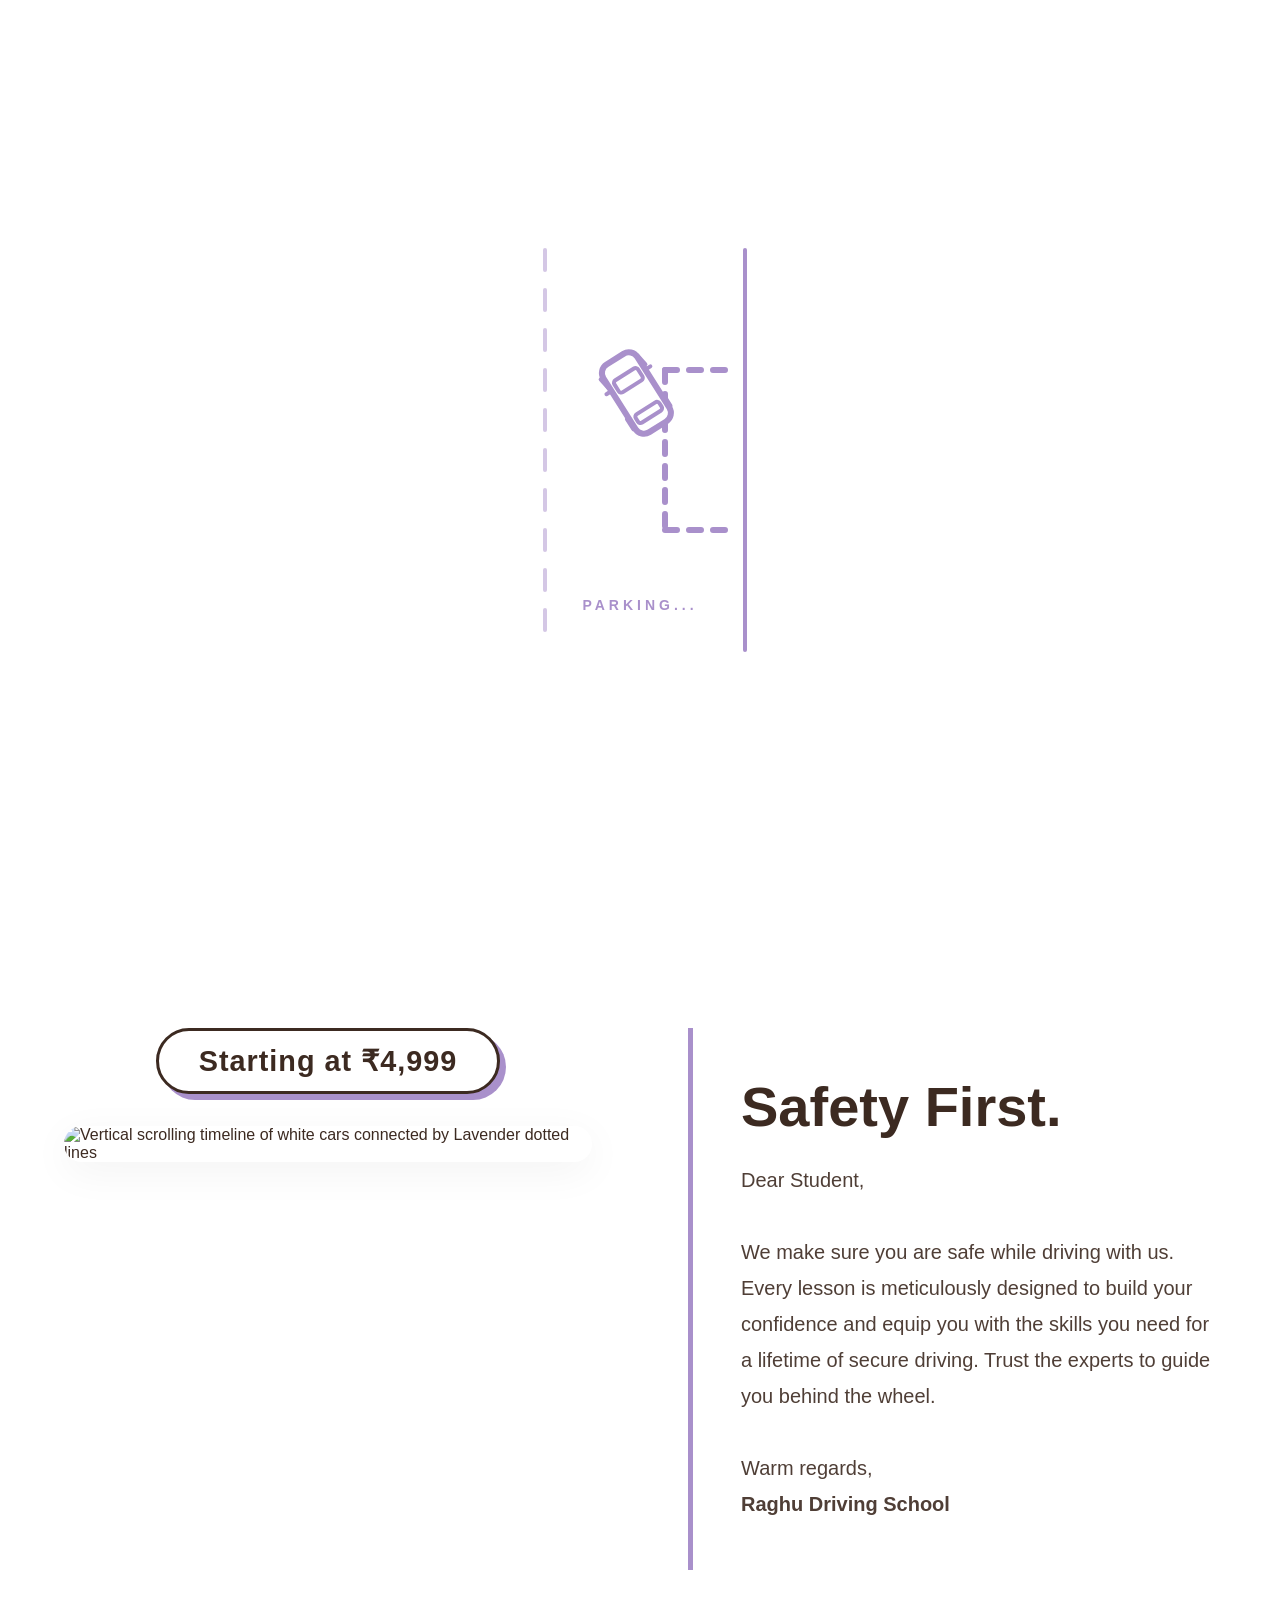
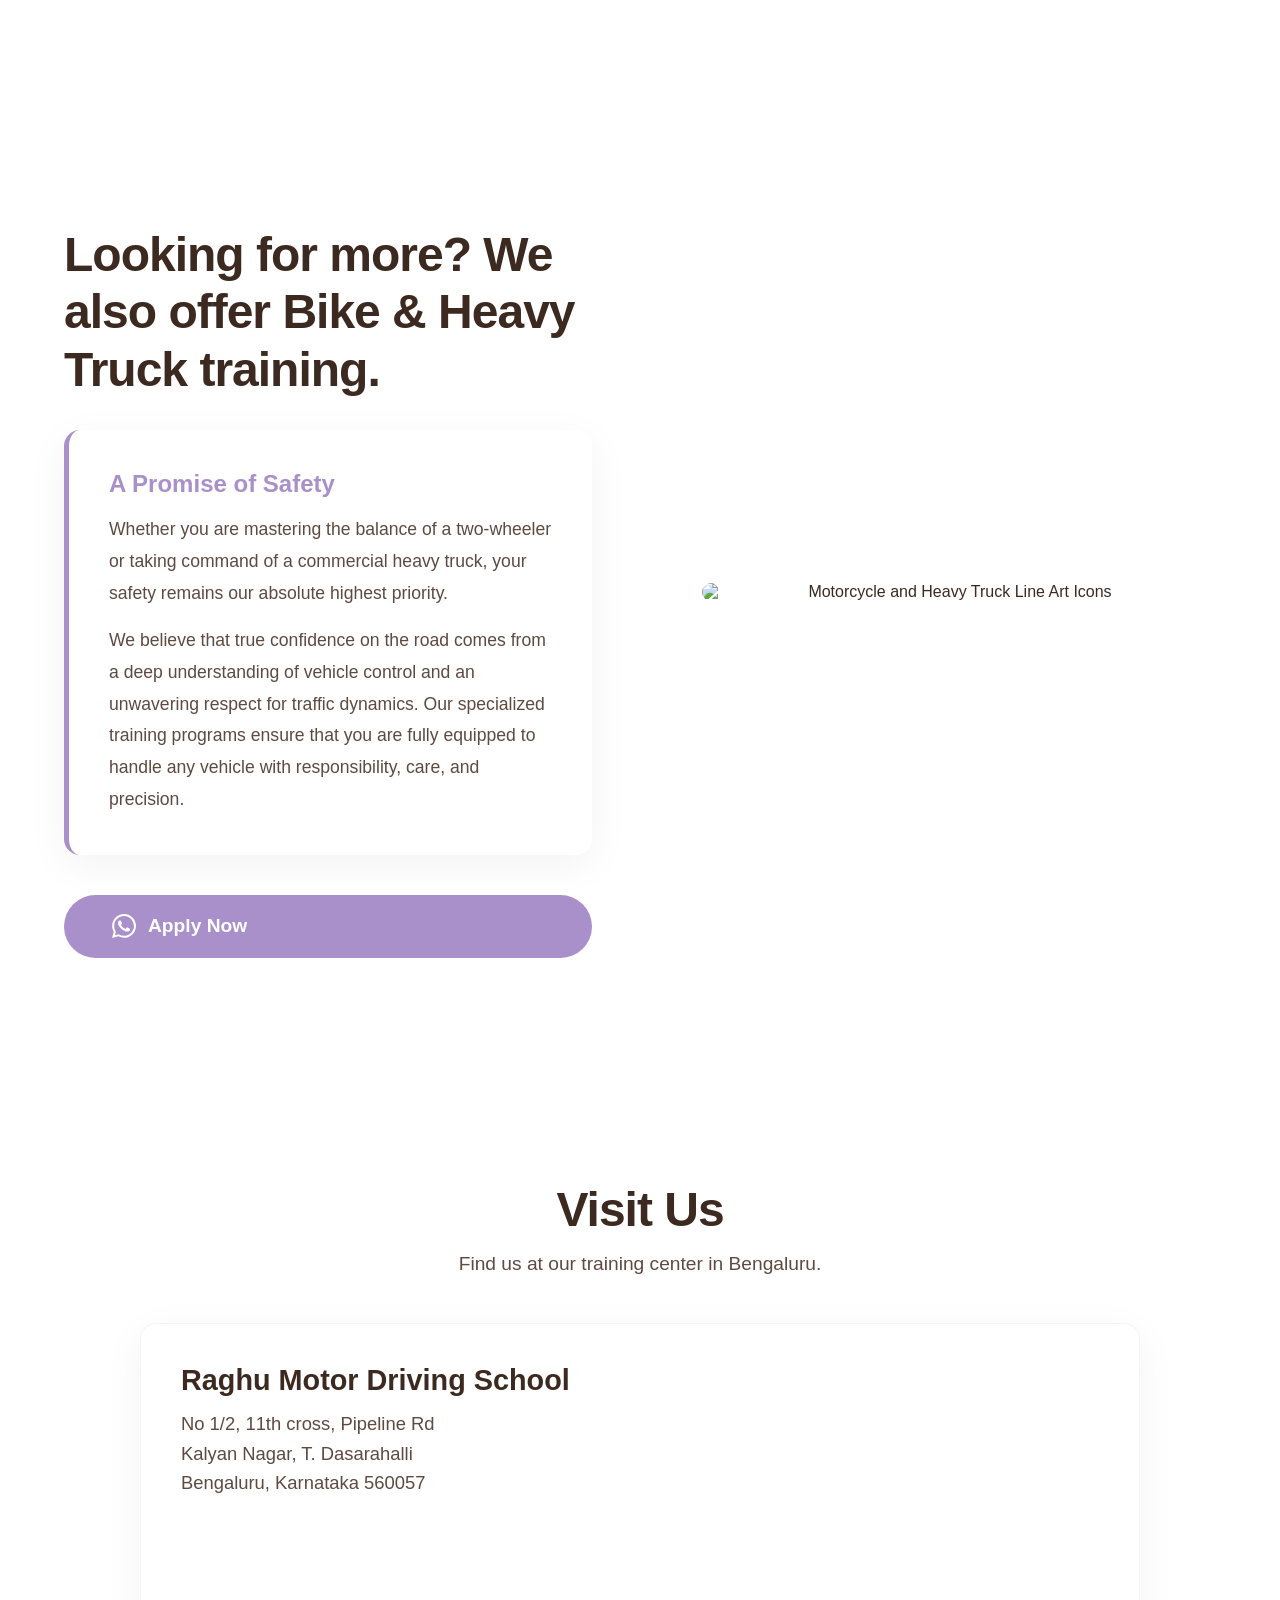
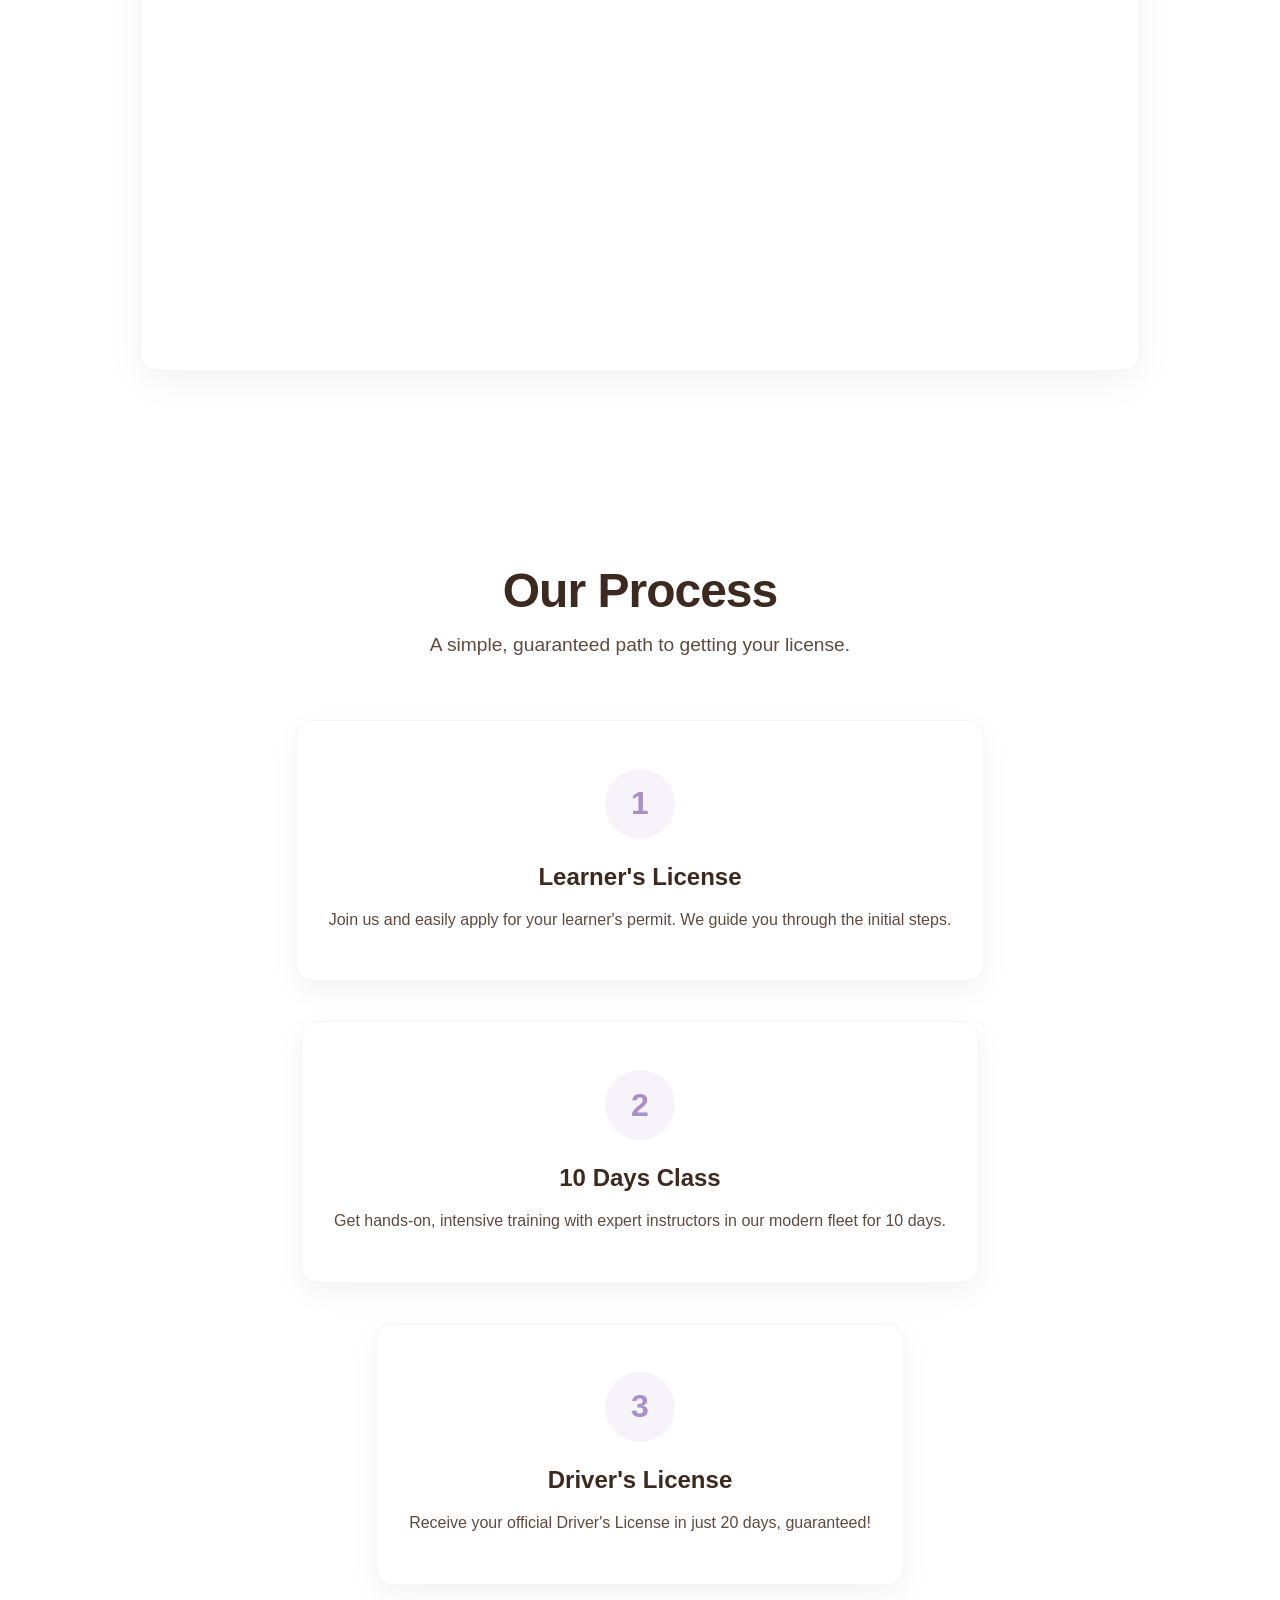
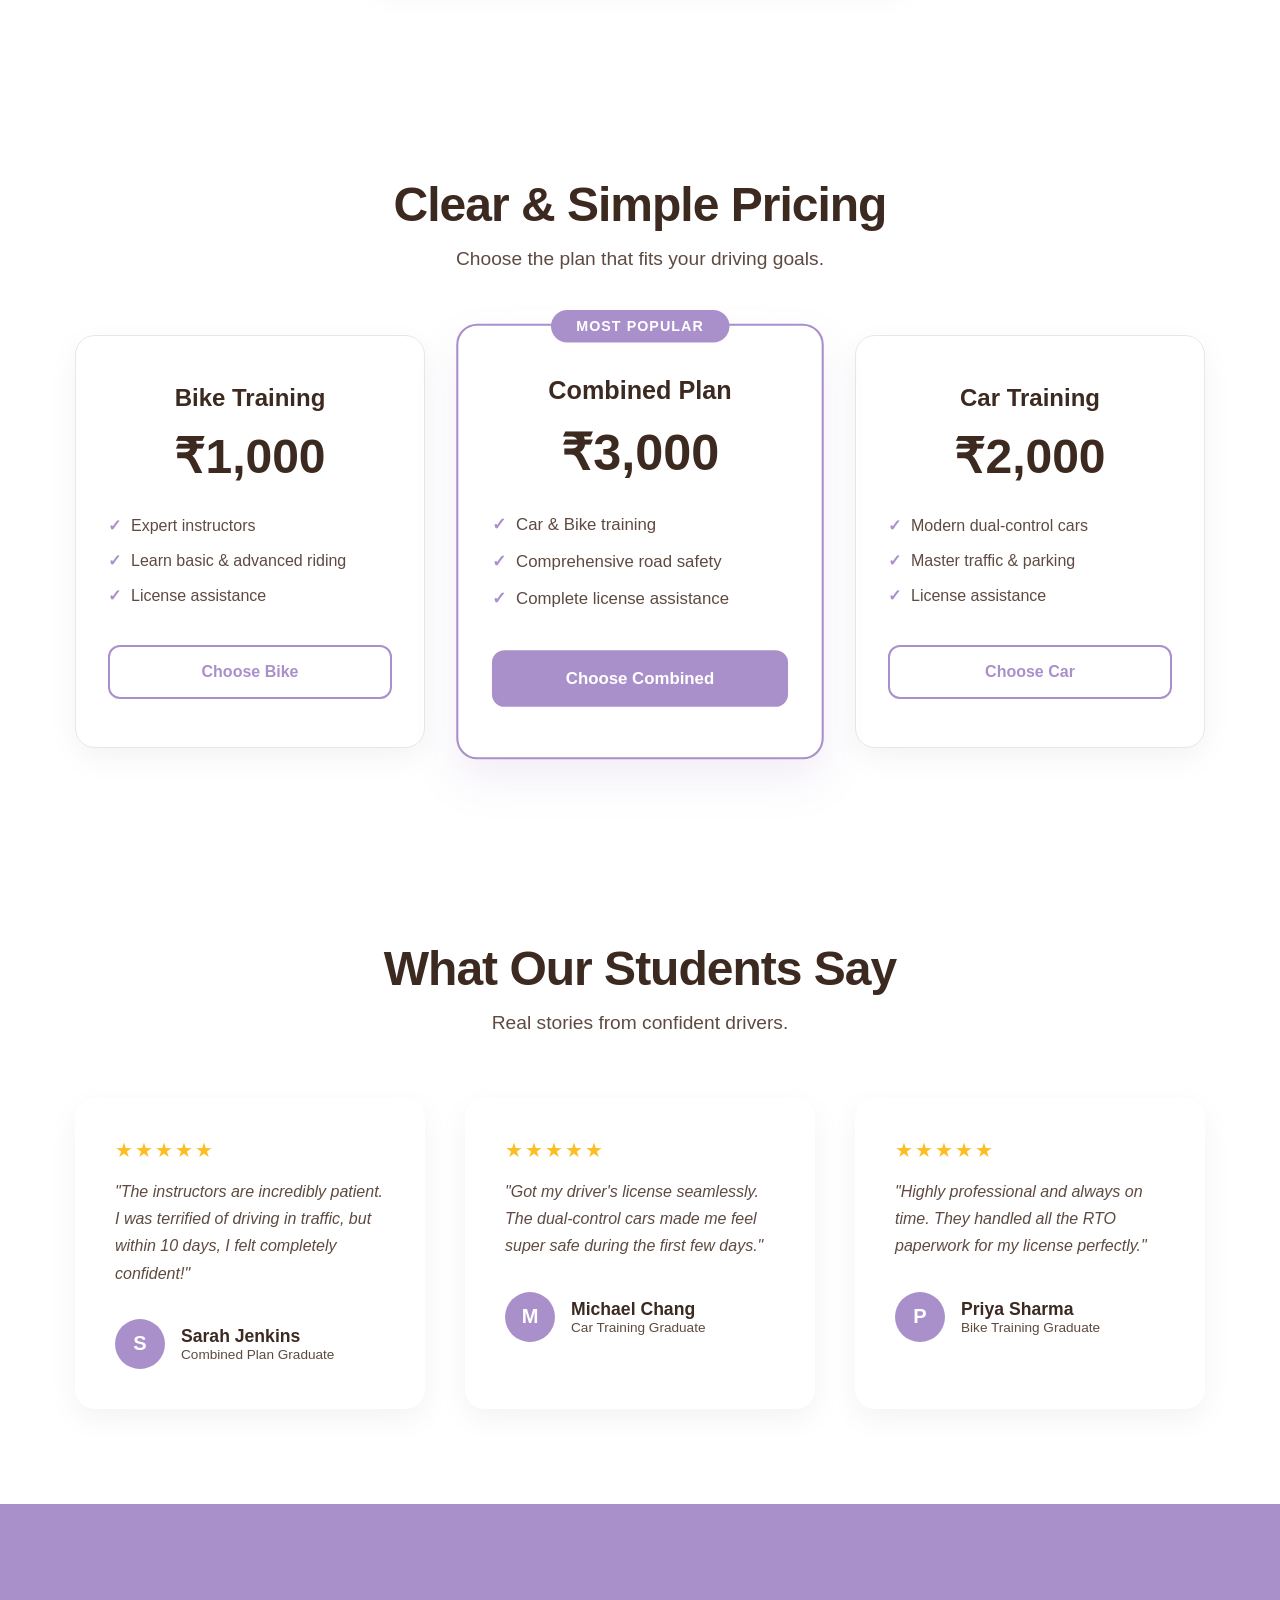
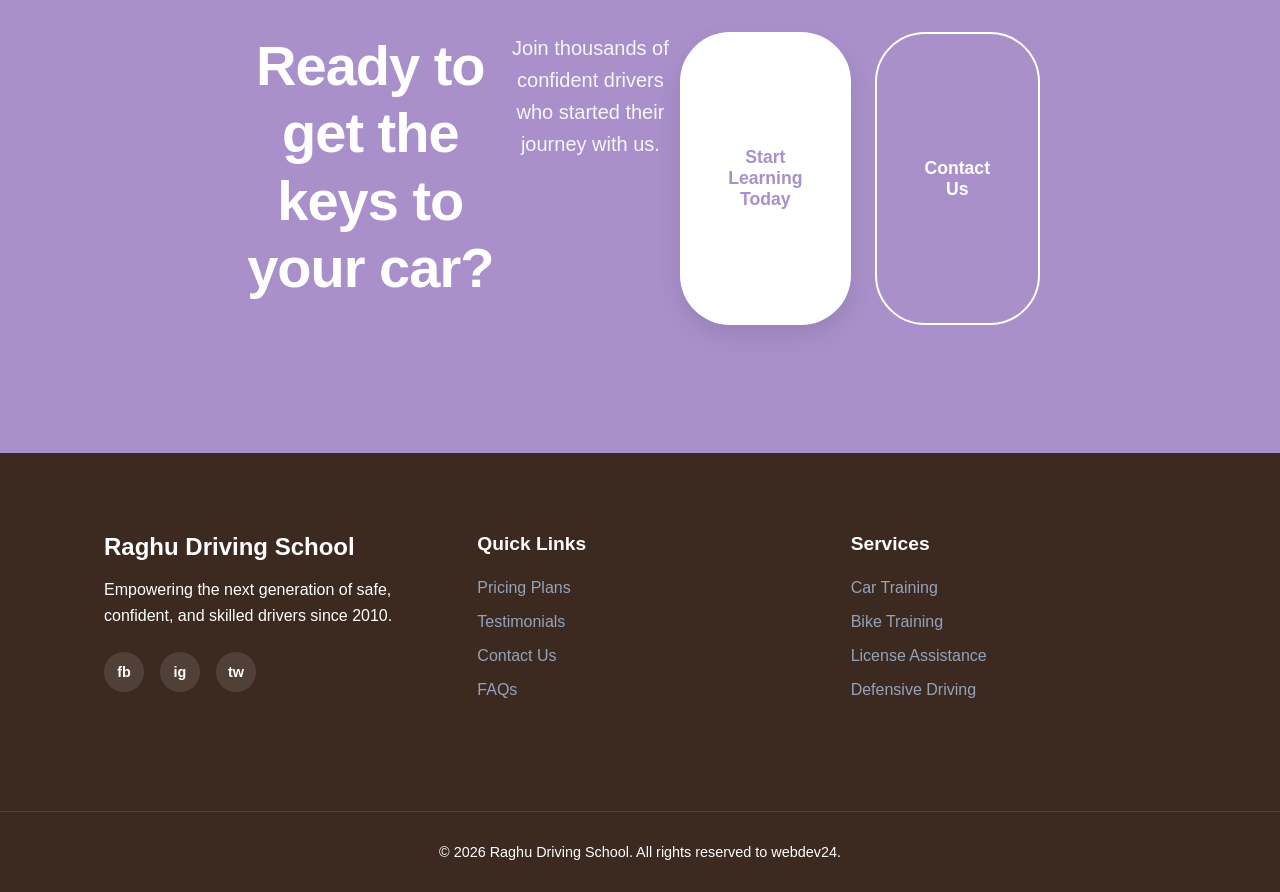
==== commit 1935649c: "Add files via upload" ====
--- a/index.html
+++ b/index.html
@@ -315,8 +315,8 @@
     </footer>
 
     <!-- Scripts -->
-    <script src="https://cdnjs.cloudflare.com/ajax/libs/gsap/3.12.2/gsap.min.js"></script>
-    <script src="https://cdnjs.cloudflare.com/ajax/libs/gsap/3.12.2/ScrollTrigger.min.js"></script>
+    <script src="https://cdnjs.cloudflare.com/ajax/libs/gsap/3.12.2/gsap.min.js" integrity="sha512-16esztaSRplJROstbIIdwX3N97V1+pZvV33ABoG1H2OyTttBxEGkTsoIVsiP1iaTtM8b3+hu2kB6pQ4Clr5yug==" crossorigin="anonymous" referrerpolicy="no-referrer"></script>
+    <script src="https://cdnjs.cloudflare.com/ajax/libs/gsap/3.12.2/ScrollTrigger.min.js" integrity="sha512-Ic9xkERjyZ1xgJ5svx3y0u3xrvfT/uPkV99LBwe68xjy/mGtO+4eURHZBW2xW4SZbFrF1Tf090XqB+EVgXnVjw==" crossorigin="anonymous" referrerpolicy="no-referrer"></script>
     <!-- Custom Script -->
     <!-- Lead Capture Modal -->
     <div class="modal-overlay" id="leadModal">
